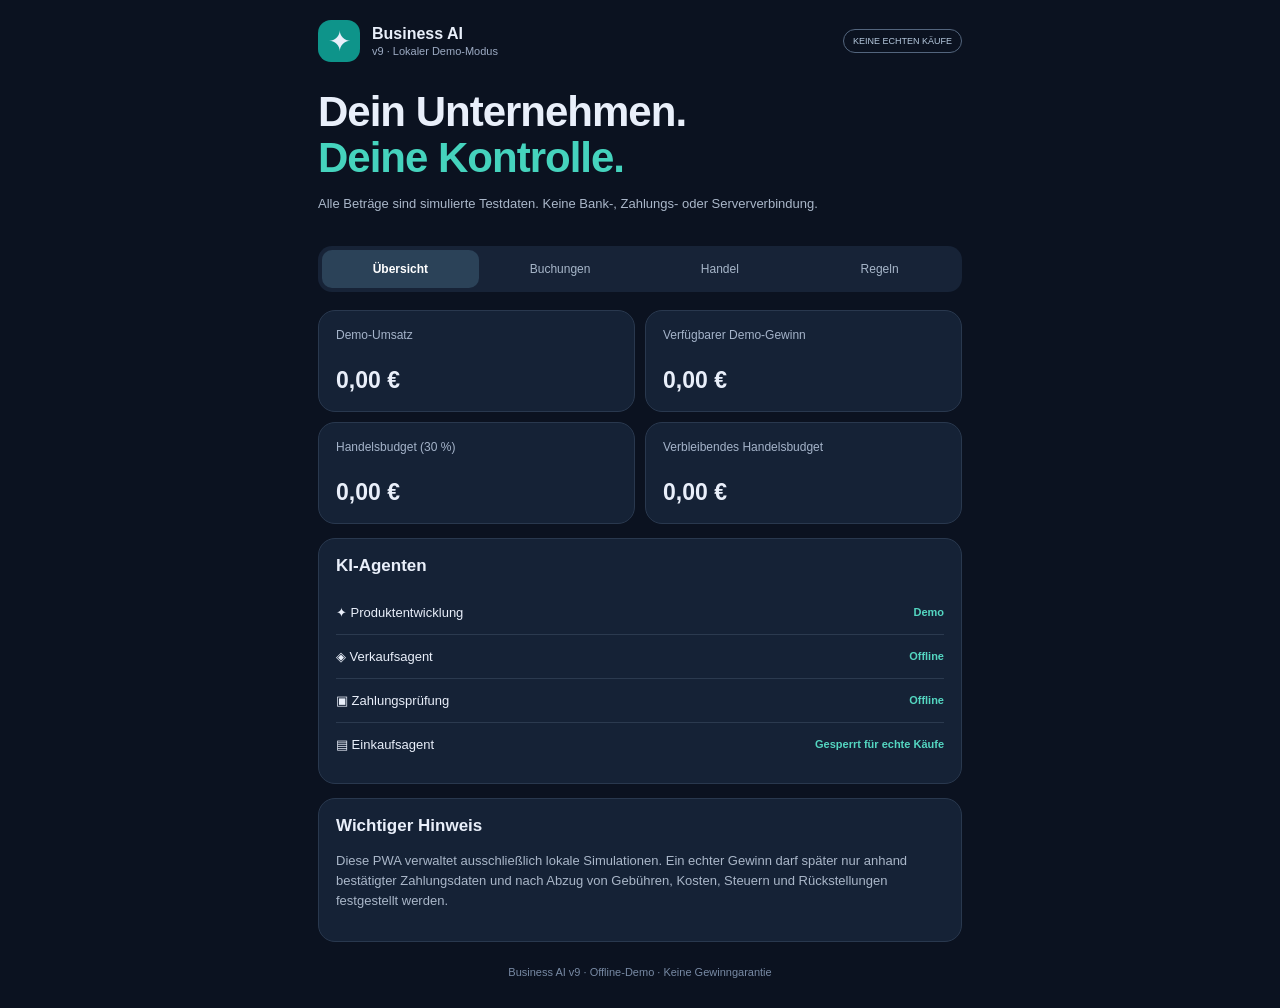
==== index.html @ c50e0918 "Add files via upload" ====
<!doctype html><html lang="de"><head><meta charset="utf-8"><meta name="viewport" content="width=device-width, initial-scale=1, viewport-fit=cover"><meta name="theme-color" content="#0b1220"><meta name="apple-mobile-web-app-capable" content="yes"><meta name="apple-mobile-web-app-status-bar-style" content="black-translucent"><meta name="apple-mobile-web-app-title" content="Business AI"><link rel="manifest" href="manifest.webmanifest"><link rel="apple-touch-icon" href="icons/icon-192.png"><link rel="stylesheet" href="style.css"><title>Business AI v9</title></head><body><main class="app"><header><div class="brand"><span class="logo">✦</span><div><strong>Business AI</strong><small>v9 · Lokaler Demo-Modus</small></div></div><span class="tag">KEINE ECHTEN KÄUFE</span></header><section class="intro"><h1>Dein Unternehmen.<br><em>Deine Kontrolle.</em></h1><p>Alle Beträge sind simulierte Testdaten. Keine Bank-, Zahlungs- oder Serververbindung.</p></section><nav class="tabs" aria-label="Navigation"><button data-tab="overview" class="active">Übersicht</button><button data-tab="ledger">Buchungen</button><button data-tab="trade">Handel</button><button data-tab="settings">Regeln</button></nav><section id="overview" class="page"><div class="metrics"><article><span>Demo-Umsatz</span><strong id="revenue">0 €</strong></article><article><span>Verfügbarer Demo-Gewinn</span><strong id="profit">0 €</strong></article><article><span>Handelsbudget (30 %)</span><strong id="budget">0 €</strong></article><article><span>Verbleibendes Handelsbudget</span><strong id="remaining">0 €</strong></article></div><article class="panel"><h2>KI-Agenten</h2><div class="agent">✦ Produktentwicklung <b>Demo</b></div><div class="agent">◈ Verkaufsagent <b>Offline</b></div><div class="agent">▣ Zahlungsprüfung <b>Offline</b></div><div class="agent">▤ Einkaufsagent <b>Gesperrt für echte Käufe</b></div></article><article class="panel"><h2>Wichtiger Hinweis</h2><p>Diese PWA verwaltet ausschließlich lokale Simulationen. Ein echter Gewinn darf später nur anhand bestätigter Zahlungsdaten und nach Abzug von Gebühren, Kosten, Steuern und Rückstellungen festgestellt werden.</p></article></section><section id="ledger" class="page hidden"><article class="panel"><h2>Demo-Buchung erfassen</h2><form id="entryForm"><label>Art<select id="entryType"><option value="sale">Bezahlter Demo-Verkauf</option><option value="cost">Demo-Kosten</option><option value="reserve">Demo-Rückstellung</option><option value="refund">Demo-Rückerstattung</option></select></label><label>Beschreibung<input id="entryLabel" required maxlength="80" placeholder="z. B. Website-Paket"></label><label>Betrag in €<input id="entryAmount" type="number" required min="0.01" step="0.01" inputmode="decimal" placeholder="100.00"></label><button class="primary" type="submit">Demo-Buchung speichern</button></form></article><article class="panel"><h2>Buchungsverlauf</h2><div id="entries" class="history"></div></article></section><section id="trade" class="page hidden"><article class="panel"><h2>Simulierter Einkauf</h2><p>Keine echten Bestellungen oder Geldbewegungen möglich.</p><form id="tradeForm"><label>Produktname<input id="itemName" required maxlength="80" placeholder="z. B. Lizenzpaket"></label><label>Einkaufspreis (€)<input id="buyPrice" type="number" required min="0.01" step="0.01" inputmode="decimal"></label><label>Geplanter Verkaufspreis (€)<input id="sellPrice" type="number" required min="0.01" step="0.01" inputmode="decimal"></label><label class="check"><input id="rights" type="checkbox" required> Wiederverkaufsrechte wurden für die Simulation geprüft</label><label class="check"><input id="approve" type="checkbox" required> Ich genehmige diesen simulierten Einkauf</label><button class="primary" type="submit">Demo-Einkauf prüfen</button></form><p id="tradeMessage" role="status"></p></article><article class="panel"><h2>Simulierte Einkäufe</h2><div id="trades" class="history"></div></article></section><section id="settings" class="page hidden"><article class="panel"><h2>Feste Schutzregeln</h2><div class="rule"><span>Warenankauf vor Gewinn</span><b>Verboten</b></div><div class="rule"><span>Max. Anteil des Gewinns</span><b>30 %</b></div><div class="rule"><span>Max. Einzelkauf</span><b>25 €</b></div><div class="rule"><span>Nur Demo-Käufe</span><b>Aktiv</b></div><div class="rule"><span>Echte Zahlungsanbindung</span><b>Deaktiviert</b></div></article><article class="panel"><h2>Lokale Daten</h2><p>Deine Simulation bleibt auf diesem Gerät in diesem Browser gespeichert. Beim Löschen von Websitedaten kann sie verloren gehen.</p><button id="reset" class="danger">Alle Demo-Daten löschen</button></article></section><footer>Business AI v9 · Offline-Demo · Keine Gewinngarantie</footer></main><script src="app.js" defer></script></body></html>
---- style.css ----
:root{color-scheme:dark;font-family:-apple-system,BlinkMacSystemFont,"Segoe UI",sans-serif;background:#0b1220;color:#e9effa}*{box-sizing:border-box}body{margin:0}.app{max-width:680px;margin:auto;padding:calc(20px + env(safe-area-inset-top)) 18px calc(30px + env(safe-area-inset-bottom))}header,.brand,.agent,.rule{display:flex;align-items:center;justify-content:space-between;gap:12px}.brand{justify-content:flex-start}.brand div{display:grid;gap:2px}.brand small{color:#9caac2;font-size:11px}.logo{display:grid;place-items:center;background:#0e948a;border-radius:13px;width:42px;height:42px;font-size:28px}.tag{border:1px solid #53657d;border-radius:20px;padding:6px 9px;font-size:9px;color:#b5c8dd;text-align:center}.intro{padding:27px 0 18px}.intro h1{font-size:clamp(28px,8vw,42px);line-height:1.1;letter-spacing:-1px;margin:0}.intro em{font-style:normal;color:#45d3bd}.intro p,.panel p{color:#aab7c9;line-height:1.55;font-size:13px}.tabs{display:grid;grid-template-columns:repeat(4,1fr);background:#172337;padding:4px;border-radius:14px;gap:3px;margin-bottom:18px}.tabs button{background:transparent;border:0;border-radius:10px;color:#a7b6c9;padding:12px 3px;font-size:12px}.tabs button.active{background:#2b4258;color:white;font-weight:700}.hidden{display:none!important}.metrics{display:grid;grid-template-columns:repeat(2,1fr);gap:10px}.metrics article,.panel{background:#152236;border:1px solid #29384e;border-radius:17px;padding:17px}.metrics span{display:block;color:#a5b4ca;font-size:12px;min-height:30px}.metrics strong{display:block;font-size:23px;margin-top:9px;overflow-wrap:anywhere}.panel{margin-top:14px}.panel h2{font-size:17px;margin:0 0 15px}.agent,.rule{border-top:1px solid #2b3a4f;padding:14px 0;font-size:13px}.agent b,.rule b{color:#54d6c1;font-size:11px;text-align:right}.agent:first-of-type,.rule:first-of-type{border-top:0}form{display:grid;gap:13px}label{display:grid;gap:6px;font-size:13px;color:#d9e5f4}input,select{width:100%;border:1px solid #40516a;border-radius:10px;padding:13px;background:#0d182a;color:white;font:inherit;font-size:16px}.check{display:flex;align-items:flex-start;line-height:1.4}.check input{width:20px;min-width:20px;margin:0}button{cursor:pointer;font:inherit}.primary,.danger{border:0;border-radius:11px;padding:14px;font-weight:700;background:#26b9a8;color:#061a20}.danger{background:#572934;color:#ffe5e5}.history{display:grid;gap:10px}.record{border-top:1px solid #2d3b50;padding-top:11px;display:flex;justify-content:space-between;gap:12px;font-size:13px}.record small{display:block;color:#9dacc2;margin-top:4px}.record strong{white-space:nowrap}.empty{color:#a6b3c6;font-size:13px}#tradeMessage{font-weight:600;color:#54d6c1}footer{color:#788aa4;text-align:center;font-size:11px;margin-top:24px}@media(max-width:355px){.tag{max-width:105px}.metrics strong{font-size:19px}}
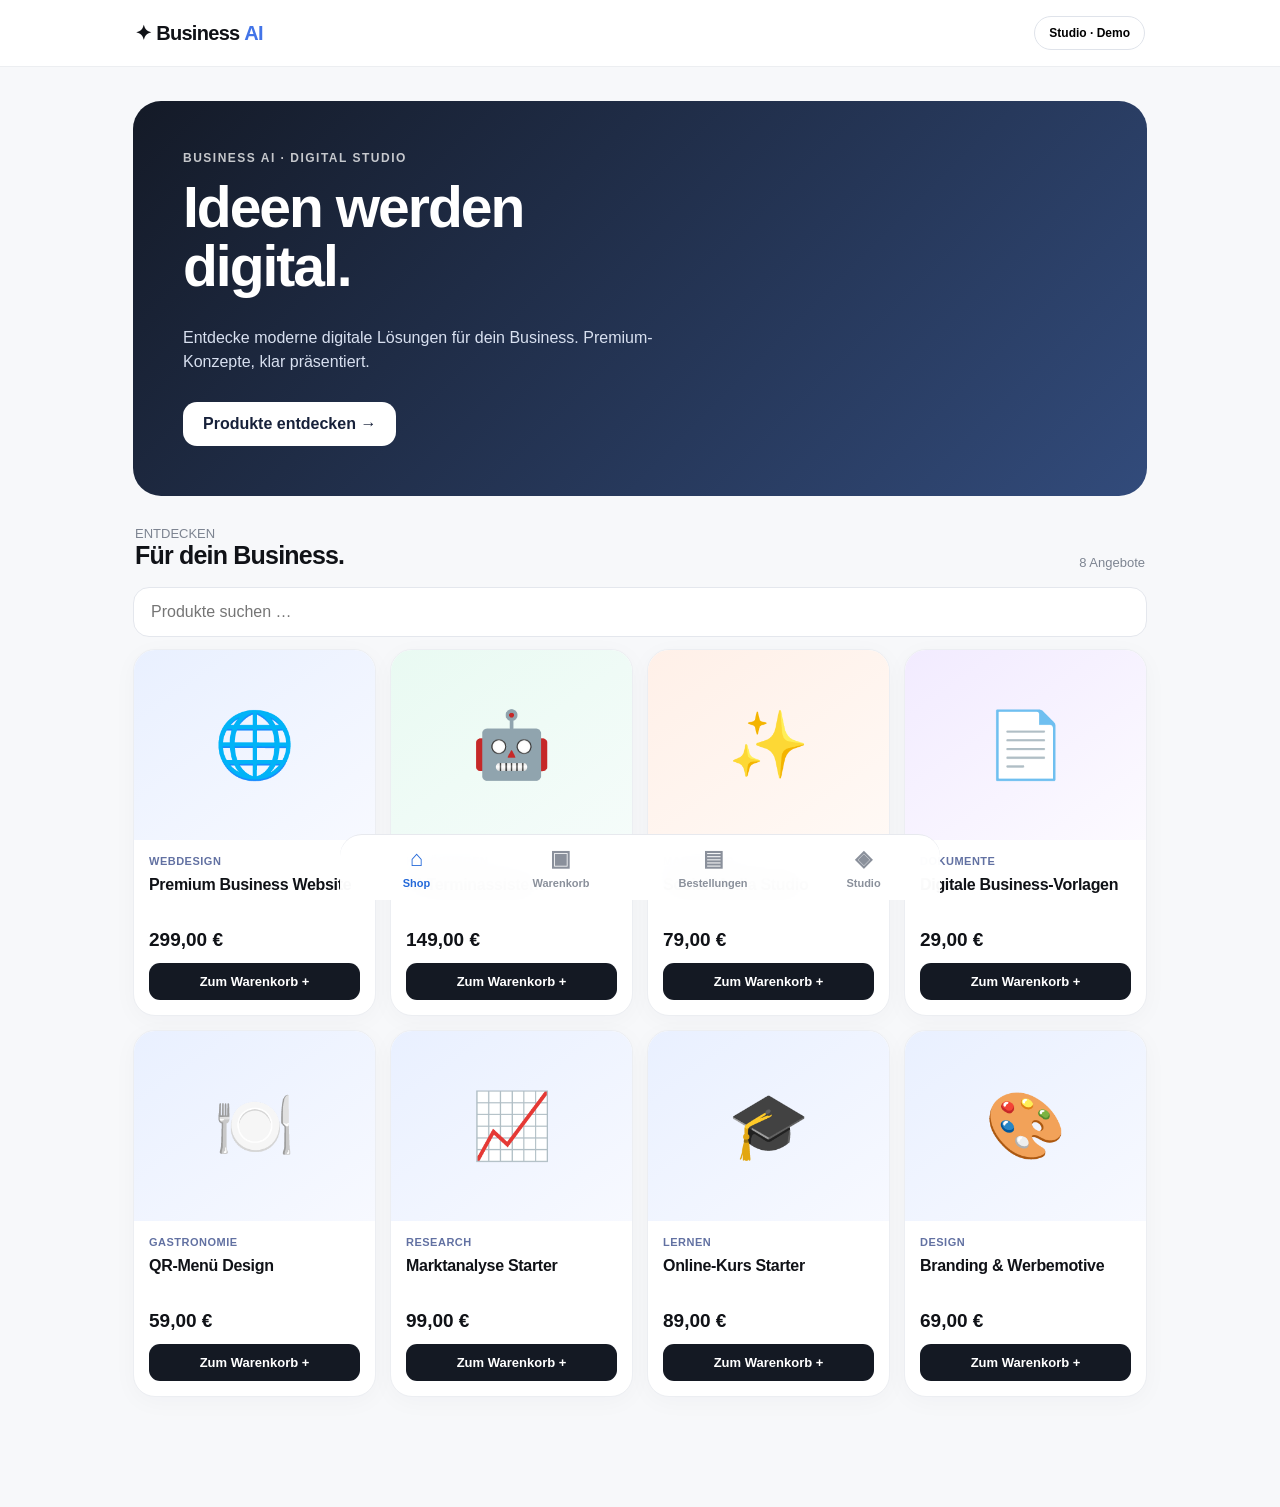
==== commit 687d10f4: "Add files via upload" ====
--- a/index.html
+++ b/index.html
@@ -1 +1 @@
-<!doctype html><html lang="de"><head><meta charset="utf-8"><meta name="viewport" content="width=device-width, initial-scale=1, viewport-fit=cover"><meta name="theme-color" content="#0b1220"><meta name="apple-mobile-web-app-capable" content="yes"><meta name="apple-mobile-web-app-status-bar-style" content="black-translucent"><meta name="apple-mobile-web-app-title" content="Business AI"><link rel="manifest" href="manifest.webmanifest"><link rel="apple-touch-icon" href="icons/icon-192.png"><link rel="stylesheet" href="style.css"><title>Business AI v9</title></head><body><main class="app"><header><div class="brand"><span class="logo">✦</span><div><strong>Business AI</strong><small>v9 · Lokaler Demo-Modus</small></div></div><span class="tag">KEINE ECHTEN KÄUFE</span></header><section class="intro"><h1>Dein Unternehmen.<br><em>Deine Kontrolle.</em></h1><p>Alle Beträge sind simulierte Testdaten. Keine Bank-, Zahlungs- oder Serververbindung.</p></section><nav class="tabs" aria-label="Navigation"><button data-tab="overview" class="active">Übersicht</button><button data-tab="ledger">Buchungen</button><button data-tab="trade">Handel</button><button data-tab="settings">Regeln</button></nav><section id="overview" class="page"><div class="metrics"><article><span>Demo-Umsatz</span><strong id="revenue">0 €</strong></article><article><span>Verfügbarer Demo-Gewinn</span><strong id="profit">0 €</strong></article><article><span>Handelsbudget (30 %)</span><strong id="budget">0 €</strong></article><article><span>Verbleibendes Handelsbudget</span><strong id="remaining">0 €</strong></article></div><article class="panel"><h2>KI-Agenten</h2><div class="agent">✦ Produktentwicklung <b>Demo</b></div><div class="agent">◈ Verkaufsagent <b>Offline</b></div><div class="agent">▣ Zahlungsprüfung <b>Offline</b></div><div class="agent">▤ Einkaufsagent <b>Gesperrt für echte Käufe</b></div></article><article class="panel"><h2>Wichtiger Hinweis</h2><p>Diese PWA verwaltet ausschließlich lokale Simulationen. Ein echter Gewinn darf später nur anhand bestätigter Zahlungsdaten und nach Abzug von Gebühren, Kosten, Steuern und Rückstellungen festgestellt werden.</p></article></section><section id="ledger" class="page hidden"><article class="panel"><h2>Demo-Buchung erfassen</h2><form id="entryForm"><label>Art<select id="entryType"><option value="sale">Bezahlter Demo-Verkauf</option><option value="cost">Demo-Kosten</option><option value="reserve">Demo-Rückstellung</option><option value="refund">Demo-Rückerstattung</option></select></label><label>Beschreibung<input id="entryLabel" required maxlength="80" placeholder="z. B. Website-Paket"></label><label>Betrag in €<input id="entryAmount" type="number" required min="0.01" step="0.01" inputmode="decimal" placeholder="100.00"></label><button class="primary" type="submit">Demo-Buchung speichern</button></form></article><article class="panel"><h2>Buchungsverlauf</h2><div id="entries" class="history"></div></article></section><section id="trade" class="page hidden"><article class="panel"><h2>Simulierter Einkauf</h2><p>Keine echten Bestellungen oder Geldbewegungen möglich.</p><form id="tradeForm"><label>Produktname<input id="itemName" required maxlength="80" placeholder="z. B. Lizenzpaket"></label><label>Einkaufspreis (€)<input id="buyPrice" type="number" required min="0.01" step="0.01" inputmode="decimal"></label><label>Geplanter Verkaufspreis (€)<input id="sellPrice" type="number" required min="0.01" step="0.01" inputmode="decimal"></label><label class="check"><input id="rights" type="checkbox" required> Wiederverkaufsrechte wurden für die Simulation geprüft</label><label class="check"><input id="approve" type="checkbox" required> Ich genehmige diesen simulierten Einkauf</label><button class="primary" type="submit">Demo-Einkauf prüfen</button></form><p id="tradeMessage" role="status"></p></article><article class="panel"><h2>Simulierte Einkäufe</h2><div id="trades" class="history"></div></article></section><section id="settings" class="page hidden"><article class="panel"><h2>Feste Schutzregeln</h2><div class="rule"><span>Warenankauf vor Gewinn</span><b>Verboten</b></div><div class="rule"><span>Max. Anteil des Gewinns</span><b>30 %</b></div><div class="rule"><span>Max. Einzelkauf</span><b>25 €</b></div><div class="rule"><span>Nur Demo-Käufe</span><b>Aktiv</b></div><div class="rule"><span>Echte Zahlungsanbindung</span><b>Deaktiviert</b></div></article><article class="panel"><h2>Lokale Daten</h2><p>Deine Simulation bleibt auf diesem Gerät in diesem Browser gespeichert. Beim Löschen von Websitedaten kann sie verloren gehen.</p><button id="reset" class="danger">Alle Demo-Daten löschen</button></article></section><footer>Business AI v9 · Offline-Demo · Keine Gewinngarantie</footer></main><script src="app.js" defer></script></body></html>
+<!doctype html><html lang="de"><head><meta charset="utf-8"><meta name="viewport" content="width=device-width,initial-scale=1,viewport-fit=cover"><meta name="theme-color" content="#f7f8fa"><meta name="apple-mobile-web-app-capable" content="yes"><meta name="apple-mobile-web-app-title" content="Business AI"><link rel="manifest" href="manifest.webmanifest"><link rel="stylesheet" href="style.css"><title>Business AI — Studio & Shop</title></head><body><div id="app"></div><script src="app.js"></script></body></html>
--- a/style.css
+++ b/style.css
@@ -1 +1 @@
-:root{color-scheme:dark;font-family:-apple-system,BlinkMacSystemFont,"Segoe UI",sans-serif;background:#0b1220;color:#e9effa}*{box-sizing:border-box}body{margin:0}.app{max-width:680px;margin:auto;padding:calc(20px + env(safe-area-inset-top)) 18px calc(30px + env(safe-area-inset-bottom))}header,.brand,.agent,.rule{display:flex;align-items:center;justify-content:space-between;gap:12px}.brand{justify-content:flex-start}.brand div{display:grid;gap:2px}.brand small{color:#9caac2;font-size:11px}.logo{display:grid;place-items:center;background:#0e948a;border-radius:13px;width:42px;height:42px;font-size:28px}.tag{border:1px solid #53657d;border-radius:20px;padding:6px 9px;font-size:9px;color:#b5c8dd;text-align:center}.intro{padding:27px 0 18px}.intro h1{font-size:clamp(28px,8vw,42px);line-height:1.1;letter-spacing:-1px;margin:0}.intro em{font-style:normal;color:#45d3bd}.intro p,.panel p{color:#aab7c9;line-height:1.55;font-size:13px}.tabs{display:grid;grid-template-columns:repeat(4,1fr);background:#172337;padding:4px;border-radius:14px;gap:3px;margin-bottom:18px}.tabs button{background:transparent;border:0;border-radius:10px;color:#a7b6c9;padding:12px 3px;font-size:12px}.tabs button.active{background:#2b4258;color:white;font-weight:700}.hidden{display:none!important}.metrics{display:grid;grid-template-columns:repeat(2,1fr);gap:10px}.metrics article,.panel{background:#152236;border:1px solid #29384e;border-radius:17px;padding:17px}.metrics span{display:block;color:#a5b4ca;font-size:12px;min-height:30px}.metrics strong{display:block;font-size:23px;margin-top:9px;overflow-wrap:anywhere}.panel{margin-top:14px}.panel h2{font-size:17px;margin:0 0 15px}.agent,.rule{border-top:1px solid #2b3a4f;padding:14px 0;font-size:13px}.agent b,.rule b{color:#54d6c1;font-size:11px;text-align:right}.agent:first-of-type,.rule:first-of-type{border-top:0}form{display:grid;gap:13px}label{display:grid;gap:6px;font-size:13px;color:#d9e5f4}input,select{width:100%;border:1px solid #40516a;border-radius:10px;padding:13px;background:#0d182a;color:white;font:inherit;font-size:16px}.check{display:flex;align-items:flex-start;line-height:1.4}.check input{width:20px;min-width:20px;margin:0}button{cursor:pointer;font:inherit}.primary,.danger{border:0;border-radius:11px;padding:14px;font-weight:700;background:#26b9a8;color:#061a20}.danger{background:#572934;color:#ffe5e5}.history{display:grid;gap:10px}.record{border-top:1px solid #2d3b50;padding-top:11px;display:flex;justify-content:space-between;gap:12px;font-size:13px}.record small{display:block;color:#9dacc2;margin-top:4px}.record strong{white-space:nowrap}.empty{color:#a6b3c6;font-size:13px}#tradeMessage{font-weight:600;color:#54d6c1}footer{color:#788aa4;text-align:center;font-size:11px;margin-top:24px}@media(max-width:355px){.tag{max-width:105px}.metrics strong{font-size:19px}}
+:root{font-family:-apple-system,BlinkMacSystemFont,'SF Pro Display',Arial,sans-serif;color:#101217;background:#f7f8fa}*{box-sizing:border-box}body{margin:0}button,input{font:inherit}button{cursor:pointer}header{position:sticky;top:0;background:#ffffffed;backdrop-filter:blur(18px);z-index:5;border-bottom:1px solid #eceef1}.top{max-width:1050px;margin:auto;padding:16px 20px;display:flex;align-items:center;justify-content:space-between}.brand{font-weight:800;font-size:20px;letter-spacing:-.7px}.brand b{color:#4274e8}.pill{border:1px solid #dfe3ea;background:white;border-radius:100px;padding:9px 14px;font-size:12px;font-weight:700}main{max-width:1050px;margin:auto;padding:20px 18px 110px}.hero{background:linear-gradient(135deg,#141a27,#324b7b);border-radius:28px;color:white;padding:35px 26px;margin:14px 0 28px;min-height:260px;display:flex;flex-direction:column;justify-content:center}.eyebrow{font-size:12px;text-transform:uppercase;letter-spacing:1.5px;font-weight:800;opacity:.75}.hero h1{font-size:clamp(32px,7vw,57px);letter-spacing:-2px;line-height:1.04;margin:13px 0}.hero p{color:#d8e0f0;max-width:480px;line-height:1.5}.cta{background:white;color:#17213a;border:0;padding:13px 20px;border-radius:14px;font-weight:750;width:max-content;margin-top:12px}.section{display:flex;align-items:end;justify-content:space-between;margin:30px 2px 17px}.section h2{font-size:25px;letter-spacing:-.8px;margin:0}.muted{color:#7d8491;font-size:13px}.grid{display:grid;grid-template-columns:repeat(2,minmax(0,1fr));gap:14px}.product{background:white;border:1px solid #eceef2;border-radius:22px;overflow:hidden;box-shadow:0 5px 25px #17213a08}.art{height:148px;display:grid;place-items:center;font-size:65px;background:linear-gradient(145deg,#e9f0ff,#f7f9ff)}.product:nth-child(2) .art{background:linear-gradient(145deg,#e9faf2,#f5fcfa)}.product:nth-child(3) .art{background:linear-gradient(145deg,#fff0e8,#fff9f5)}.product:nth-child(4) .art{background:linear-gradient(145deg,#f2ebff,#fcfaff)}.product .inside{padding:15px}.tag{color:#6271a2;font-size:11px;font-weight:800;text-transform:uppercase;letter-spacing:.5px}.product h3{font-size:16px;letter-spacing:-.3px;line-height:1.3;min-height:42px;margin:8px 0}.price{font-size:19px;font-weight:800;margin:12px 0}.buy{border:0;background:#141923;color:white;border-radius:11px;padding:11px;width:100%;font-size:13px;font-weight:750}.nav{position:fixed;bottom:0;left:0;right:0;background:#fffffff2;backdrop-filter:blur(18px);border-top:1px solid #e7e9ee;display:flex;justify-content:space-around;padding:10px 5px calc(10px + env(safe-area-inset-bottom));z-index:10}.nav button{border:0;background:transparent;color:#8a909b;display:flex;flex-direction:column;align-items:center;gap:5px;font-size:11px;font-weight:700;min-width:66px}.nav button.active{color:#2469d9}.nav span{font-size:22px}.panel{background:white;border:1px solid #e9ecf1;border-radius:22px;padding:20px;margin-bottom:15px}.panel h2{margin:0 0 12px;font-size:22px;letter-spacing:-.5px}.statgrid{display:grid;grid-template-columns:1fr 1fr;gap:12px}.stat{background:#f4f6fa;padding:18px;border-radius:17px}.stat strong{display:block;font-size:26px;margin-top:12px;letter-spacing:-1px}.stat small{color:#737b89}.notice{background:#fff8e6;border:1px solid #f1dda6;padding:15px;border-radius:15px;color:#795817;font-size:13px;line-height:1.5;margin:14px 0}.line{display:flex;justify-content:space-between;gap:10px;border-bottom:1px solid #edf0f4;padding:13px 0}.line:last-child{border:0}.search{background:white;border:1px solid #e4e7ed;padding:15px 17px;border-radius:16px;width:100%;margin:0 0 12px}.empty{text-align:center;color:#7a8392;padding:45px 10px}.qty{background:#edf2fa;padding:8px 11px;border-radius:10px;border:0}.checkout{background:#141923;color:white;border:0;padding:16px;border-radius:14px;width:100%;font-weight:800}.small{font-size:12px;color:#7b8390;line-height:1.5} @media(min-width:700px){.grid{grid-template-columns:repeat(4,1fr)}.art{height:190px}.hero{padding:50px}.nav{max-width:600px;left:50%;transform:translateX(-50%);border-radius:22px 22px 0 0}}
